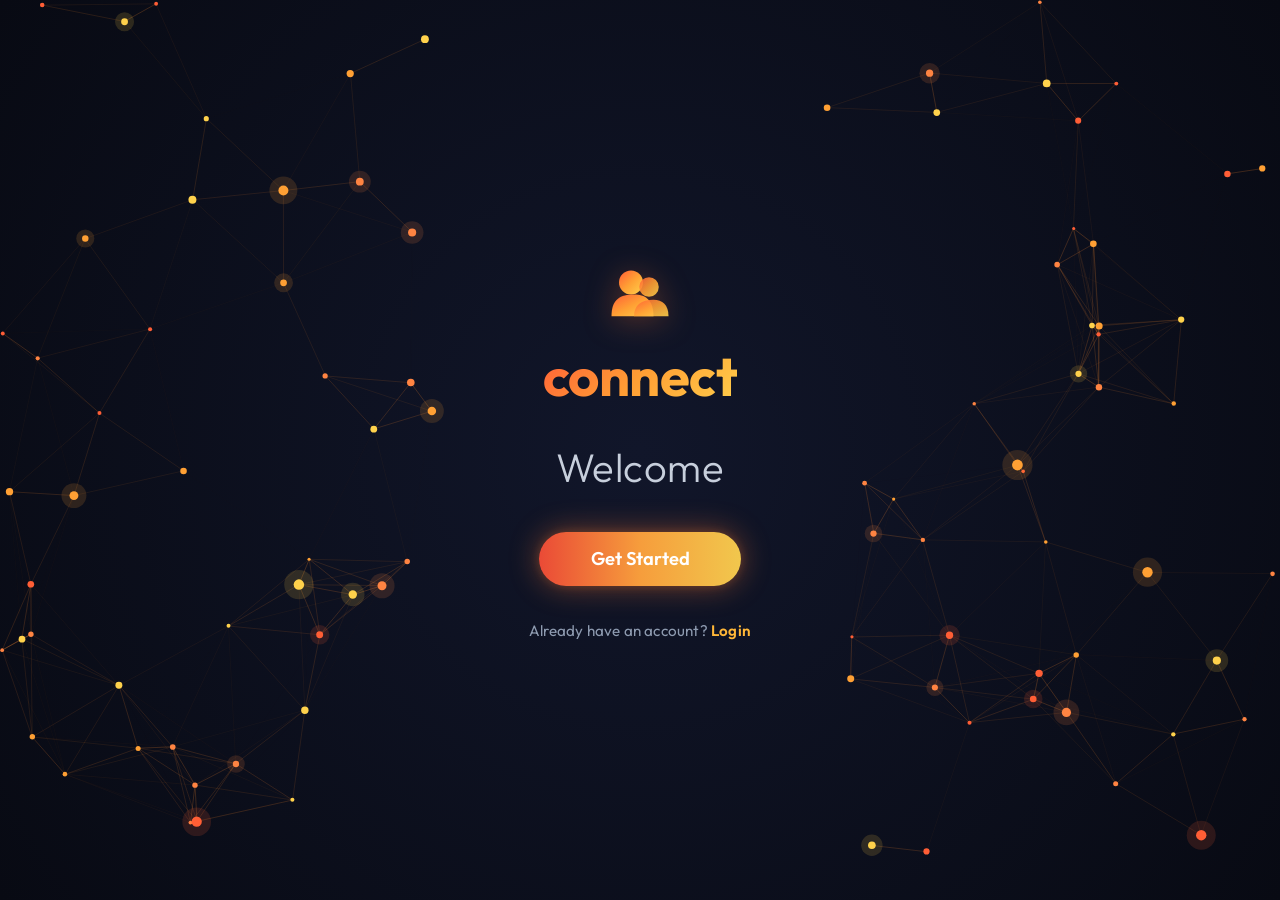
==== index.html @ a1f99959 "commit1" ====
<!DOCTYPE html>
<html lang="en">
<head>
  <meta charset="UTF-8">
  <meta name="viewport" content="width=device-width, initial-scale=1.0">
  <title>Connect - Welcome</title>
  <meta name="description" content="Connect with people around the world. Join Connect today.">
  <!-- Google Fonts -->
  <link rel="preconnect" href="https://fonts.googleapis.com">
  <link rel="preconnect" href="https://fonts.gstatic.com" crossorigin>
  <link href="https://fonts.googleapis.com/css2?family=Outfit:wght@300;400;500;600;700&display=swap" rel="stylesheet">
  <link rel="stylesheet" href="style.css">
</head>
<body>
  <!-- Canvas for Constellation Background -->
  <canvas id="particle-canvas"></canvas>

  <!-- Hero Content -->
  <main class="hero-container">
    <div class="logo-wrapper">
      <div class="logo-icon">
        <svg xmlns="http://www.w3.org/2000/svg" viewBox="0 0 120 100" fill="none">
          <defs>
            <linearGradient id="userGrad" x1="0%" y1="0%" x2="100%" y2="100%">
              <stop offset="0%" stop-color="#ff5e36" />
              <stop offset="50%" stop-color="#ffa034" />
              <stop offset="100%" stop-color="#ffd24c" />
            </linearGradient>
          </defs>
          <!-- Primary User (Front Left) -->
          <circle cx="48" cy="30" r="16" fill="url(#userGrad)" />
          <path d="M 22 75 C 22 52, 34 46, 52 46 C 66 46, 78 52, 78 75 Z" fill="url(#userGrad)" />
          
          <!-- Secondary User (Back Right) -->
          <circle cx="72" cy="36" r="13" fill="url(#userGrad)" opacity="0.9" />
          <path d="M 52 75 C 52 60, 62 53, 78 53 C 90 53, 98 60, 98 75 Z" fill="url(#userGrad)" opacity="0.9" />
        </svg>
      </div>
      <h1 class="logo-text">connect</h1>
    </div>

    <h2 class="welcome-heading">Welcome</h2>

    <button id="get-started-btn" class="btn-primary" type="button">
      <span>Get Started</span>
    </button>

    <p class="login-prompt">
      Already have an account? <a href="#" id="login-link" class="login-link">Login</a>
    </p>
  </main>

  <!-- Auth Modal -->
  <div id="auth-modal" class="modal-backdrop hidden" aria-hidden="true">
    <div class="modal-card">
      <button id="modal-close" class="modal-close" aria-label="Close">&times;</button>
      
      <!-- Sign Up View -->
      <div id="signup-view" class="modal-view">
        <h3 class="modal-title">Get Started</h3>
        <p class="modal-subtitle">Create your account to connect</p>
        <form class="auth-form" onsubmit="event.preventDefault(); alert('Account created successfully!');">
          <div class="input-group">
            <label for="reg-name">Full Name</label>
            <input type="text" id="reg-name" placeholder="John Doe" required />
          </div>
          <div class="input-group">
            <label for="reg-email">Email Address</label>
            <input type="email" id="reg-email" placeholder="alex@example.com" required />
          </div>
          <div class="input-group">
            <label for="reg-pass">Password</label>
            <input type="password" id="reg-pass" placeholder="••••••••" required />
          </div>
          <button type="submit" class="btn-primary full-width">Create Account</button>
        </form>
        <p class="switch-prompt">Already a member? <a href="#" id="switch-to-login">Sign in</a></p>
      </div>

      <!-- Login View -->
      <div id="login-view" class="modal-view hidden">
        <h3 class="modal-title">Welcome Back</h3>
        <p class="modal-subtitle">Sign in to continue</p>
        <form class="auth-form" onsubmit="event.preventDefault(); alert('Logged in successfully!');">
          <div class="input-group">
            <label for="login-email">Email Address</label>
            <input type="email" id="login-email" placeholder="alex@example.com" required />
          </div>
          <div class="input-group">
            <label for="login-pass">Password</label>
            <input type="password" id="login-pass" placeholder="••••••••" required />
          </div>
          <button type="submit" class="btn-primary full-width">Sign In</button>
        </form>
        <p class="switch-prompt">New here? <a href="#" id="switch-to-signup">Create account</a></p>
      </div>
    </div>
  </div>

  <script src="script.js"></script>
</body>
</html>
---- style.css ----
/* Root Color Palette & Styling System */
:root {
  --bg-color: #0b0d19;
  --bg-gradient: radial-gradient(circle at center, #11162a 0%, #080a13 100%);
  --text-main: #ffffff;
  --text-muted: #8e9bb0;
  --welcome-color: #d1d9e6;
  --gradient-brand: linear-gradient(135deg, #ff5e38 0%, #ff9e34 50%, #ffcf4b 100%);
  --gradient-btn: linear-gradient(90deg, #ea4a36 0%, #f69d3c 50%, #f1c74d 100%);
  --btn-glow: 0 0 30px rgba(246, 120, 50, 0.45), 0 0 10px rgba(246, 120, 50, 0.2);
  --btn-glow-hover: 0 0 45px rgba(246, 120, 50, 0.7), 0 0 15px rgba(246, 120, 50, 0.4);
  --accent-gold: #ffb738;
}

* {
  box-sizing: border-box;
  margin: 0;
  padding: 0;
}

body {
  font-family: 'Outfit', -apple-system, BlinkMacSystemFont, 'Segoe UI', Roboto, sans-serif;
  background-color: var(--bg-color);
  background-image: var(--bg-gradient);
  color: var(--text-main);
  min-height: 100vh;
  width: 100vw;
  overflow: hidden;
  display: flex;
  justify-content: center;
  align-items: center;
  position: relative;
}

/* Background Canvas */
#particle-canvas {
  position: absolute;
  top: 0;
  left: 0;
  width: 100%;
  height: 100%;
  z-index: 1;
}

/* Hero Center Container */
.hero-container {
  position: relative;
  z-index: 10;
  display: flex;
  flex-direction: column;
  align-items: center;
  justify-content: center;
  text-align: center;
  padding: 2rem;
  max-width: 500px;
  width: 100%;
  animation: fadeIn 1.2s cubic-bezier(0.16, 1, 0.3, 1) forwards;
}

/* Logo Styling */
.logo-wrapper {
  display: flex;
  flex-direction: column;
  align-items: center;
  gap: 0.75rem;
  margin-bottom: 2.2rem;
}

.logo-icon {
  width: 90px;
  height: 75px;
  filter: drop-shadow(0 4px 15px rgba(255, 120, 50, 0.3));
  transition: transform 0.4s ease;
}

.logo-icon:hover {
  transform: scale(1.05);
}

.logo-text {
  font-size: 3.4rem;
  font-weight: 700;
  letter-spacing: -0.5px;
  background: var(--gradient-brand);
  -webkit-background-clip: text;
  -webkit-text-fill-color: transparent;
  line-height: 1.1;
}

/* Welcome Subheading */
.welcome-heading {
  font-size: 2.5rem;
  font-weight: 300;
  color: var(--welcome-color);
  margin-bottom: 2.5rem;
  letter-spacing: 0.5px;
  opacity: 0.95;
}

/* Primary Pill Button */
.btn-primary {
  background: var(--gradient-btn);
  color: #ffffff;
  border: none;
  padding: 0.95rem 3.2rem;
  border-radius: 999px;
  font-size: 1.15rem;
  font-weight: 600;
  font-family: 'Outfit', sans-serif;
  cursor: pointer;
  box-shadow: var(--btn-glow);
  transition: all 0.35s cubic-bezier(0.16, 1, 0.3, 1);
  margin-bottom: 2.2rem;
  position: relative;
  overflow: hidden;
}

.btn-primary:hover {
  transform: translateY(-2px) scale(1.03);
  box-shadow: var(--btn-glow-hover);
}

.btn-primary:active {
  transform: translateY(1px) scale(0.99);
}

.btn-primary.full-width {
  width: 100%;
  margin-bottom: 0;
  margin-top: 0.5rem;
}

/* Login Prompt Text */
.login-prompt {
  font-size: 0.95rem;
  color: var(--text-muted);
  letter-spacing: 0.2px;
}

.login-link {
  color: var(--accent-gold);
  text-decoration: none;
  font-weight: 600;
  transition: color 0.2s ease, text-shadow 0.2s ease;
}

.login-link:hover {
  color: #ffd875;
  text-shadow: 0 0 10px rgba(255, 183, 56, 0.5);
  text-decoration: underline;
}

/* Auth Modal Styling */
.modal-backdrop {
  position: fixed;
  top: 0;
  left: 0;
  width: 100vw;
  height: 100vh;
  background: rgba(6, 8, 16, 0.75);
  backdrop-filter: blur(12px);
  -webkit-backdrop-filter: blur(12px);
  z-index: 100;
  display: flex;
  justify-content: center;
  align-items: center;
  opacity: 1;
  transition: opacity 0.3s ease;
}

.modal-backdrop.hidden {
  opacity: 0;
  pointer-events: none;
}

.modal-card {
  background: rgba(18, 24, 42, 0.85);
  border: 1px solid rgba(255, 255, 255, 0.1);
  border-radius: 20px;
  padding: 2.5rem;
  width: 90%;
  max-width: 420px;
  box-shadow: 0 20px 50px rgba(0, 0, 0, 0.6), 0 0 30px rgba(255, 110, 50, 0.15);
  position: relative;
  transform: scale(1);
  transition: transform 0.3s cubic-bezier(0.16, 1, 0.3, 1);
}

.modal-backdrop.hidden .modal-card {
  transform: scale(0.9);
}

.modal-close {
  position: absolute;
  top: 1rem;
  right: 1.25rem;
  background: none;
  border: none;
  color: var(--text-muted);
  font-size: 1.8rem;
  cursor: pointer;
  transition: color 0.2s ease;
}

.modal-close:hover {
  color: var(--text-main);
}

.modal-title {
  font-size: 1.8rem;
  font-weight: 700;
  margin-bottom: 0.3rem;
}

.modal-subtitle {
  color: var(--text-muted);
  font-size: 0.9rem;
  margin-bottom: 1.5rem;
}

.auth-form {
  display: flex;
  flex-direction: column;
  gap: 1.2rem;
}

.input-group {
  display: flex;
  flex-direction: column;
  gap: 0.4rem;
  text-align: left;
}

.input-group label {
  font-size: 0.85rem;
  color: var(--text-muted);
  font-weight: 500;
}

.input-group input {
  background: rgba(255, 255, 255, 0.05);
  border: 1px solid rgba(255, 255, 255, 0.12);
  border-radius: 10px;
  padding: 0.8rem 1rem;
  color: var(--text-main);
  font-family: inherit;
  font-size: 0.95rem;
  outline: none;
  transition: border-color 0.2s ease, box-shadow 0.2s ease;
}

.input-group input:focus {
  border-color: var(--accent-gold);
  box-shadow: 0 0 10px rgba(255, 183, 56, 0.25);
}

.switch-prompt {
  margin-top: 1.2rem;
  font-size: 0.88rem;
  color: var(--text-muted);
  text-align: center;
}

.switch-prompt a {
  color: var(--accent-gold);
  text-decoration: none;
  font-weight: 600;
}

.switch-prompt a:hover {
  text-decoration: underline;
}

.modal-view.hidden {
  display: none;
}

/* Animations */
@keyframes fadeIn {
  from {
    opacity: 0;
    transform: translateY(20px);
  }
  to {
    opacity: 1;
    transform: translateY(0);
  }
}

/* Mobile Responsiveness */
@media (max-width: 480px) {
  .logo-text {
    font-size: 2.8rem;
  }

  .welcome-heading {
    font-size: 2rem;
  }

  .btn-primary {
    padding: 0.85rem 2.5rem;
    font-size: 1.05rem;
  }
}
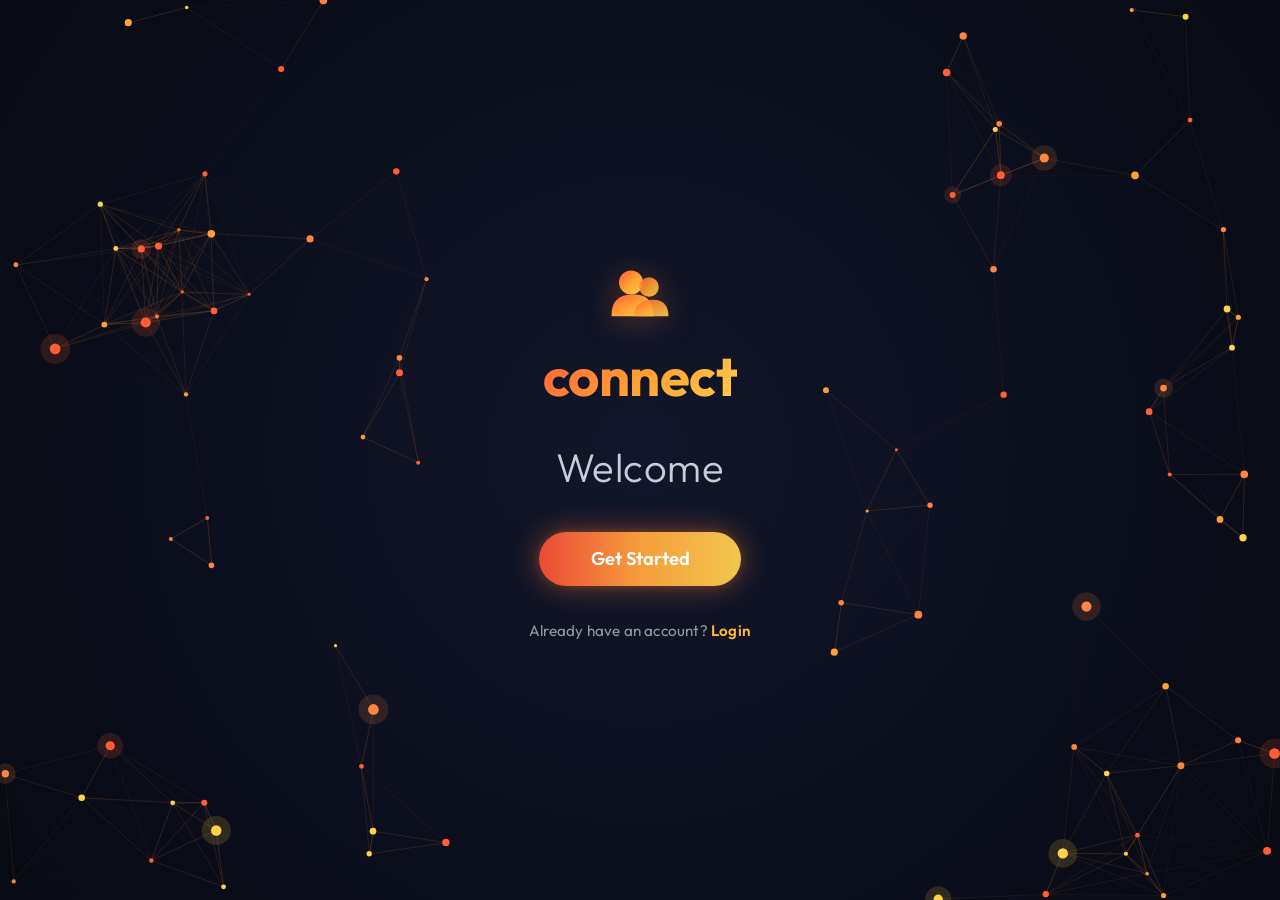
==== commit 570c728b: "commit2" ====
--- a/index.html
+++ b/index.html
@@ -41,9 +41,9 @@
 
     <h2 class="welcome-heading">Welcome</h2>
 
-    <button id="get-started-btn" class="btn-primary" type="button">
+    <a href="get-started.html" id="get-started-btn" class="btn-primary btn-link">
       <span>Get Started</span>
-    </button>
+    </a>
 
     <p class="login-prompt">
       Already have an account? <a href="#" id="login-link" class="login-link">Login</a>
--- a/style.css
+++ b/style.css
@@ -25,7 +25,7 @@
   color: var(--text-main);
   min-height: 100vh;
   width: 100vw;
-  overflow: hidden;
+  overflow-x: hidden;
   display: flex;
   justify-content: center;
   align-items: center;
@@ -34,12 +34,48 @@
 
 /* Background Canvas */
 #particle-canvas {
-  position: absolute;
+  position: fixed;
   top: 0;
   left: 0;
   width: 100%;
   height: 100%;
   z-index: 1;
+}
+
+/* Back Link Button */
+.back-link {
+  position: absolute;
+  top: 2rem;
+  left: 2.5rem;
+  z-index: 20;
+  display: flex;
+  align-items: center;
+  gap: 0.5rem;
+  color: var(--text-muted);
+  text-decoration: none;
+  font-weight: 500;
+  font-size: 0.95rem;
+  padding: 0.6rem 1.1rem;
+  border-radius: 999px;
+  background: rgba(255, 255, 255, 0.05);
+  border: 1px solid rgba(255, 255, 255, 0.1);
+  backdrop-filter: blur(10px);
+  transition: all 0.3s ease;
+}
+
+.back-link:hover {
+  color: var(--text-main);
+  background: rgba(255, 255, 255, 0.12);
+  border-color: rgba(255, 255, 255, 0.25);
+  transform: translateX(-3px);
+}
+
+/* Link as Primary Button */
+.btn-link {
+  display: inline-flex;
+  align-items: center;
+  justify-content: center;
+  text-decoration: none;
 }
 
 /* Hero Center Container */
@@ -275,6 +311,148 @@
   display: none;
 }
 
+/* ======================================================
+   Role Selection Page Styles (get-started.html)
+   ====================================================== */
+
+.role-selection-container {
+  position: relative;
+  z-index: 10;
+  display: flex;
+  align-items: center;
+  justify-content: space-between;
+  width: 90%;
+  max-width: 1100px;
+  min-height: 80vh;
+  padding: 2rem 0;
+  gap: 3rem;
+  animation: fadeIn 1s cubic-bezier(0.16, 1, 0.3, 1) forwards;
+}
+
+.role-hero-left {
+  flex: 1;
+  text-align: left;
+  display: flex;
+  flex-direction: column;
+  gap: 0.5rem;
+}
+
+.role-main-title {
+  font-size: 4rem;
+  font-weight: 700;
+  color: #ffffff;
+  letter-spacing: -0.5px;
+  line-height: 1.1;
+}
+
+.role-main-subtitle {
+  font-size: 2.4rem;
+  font-weight: 400;
+  color: #8b9bb4;
+  letter-spacing: 0.2px;
+}
+
+.role-card-wrapper {
+  flex: 1;
+  display: flex;
+  justify-content: flex-end;
+  align-items: center;
+}
+
+.role-card {
+  background: #ffffff;
+  border-radius: 28px;
+  padding: 3rem 2.4rem;
+  width: 100%;
+  max-width: 450px;
+  box-shadow: 0 35px 80px rgba(0, 0, 0, 0.65), 0 0 25px rgba(246, 120, 50, 0.15);
+  animation: slideUp 0.8s cubic-bezier(0.16, 1, 0.3, 1) forwards;
+}
+
+.card-title {
+  font-size: 2.2rem;
+  font-weight: 700;
+  color: #111827;
+  text-align: center;
+  margin-bottom: 2rem;
+  letter-spacing: -0.3px;
+}
+
+.role-options-group {
+  display: flex;
+  flex-direction: column;
+  gap: 1.25rem;
+  margin-bottom: 2.5rem;
+}
+
+.role-option {
+  display: flex;
+  align-items: center;
+  justify-content: space-between;
+  background: #ffffff;
+  border: 2px solid #e2e8f0;
+  border-radius: 20px;
+  padding: 1.1rem 1.4rem;
+  cursor: pointer;
+  transition: all 0.3s cubic-bezier(0.16, 1, 0.3, 1);
+  outline: none;
+  user-select: none;
+}
+
+.role-option:hover {
+  border-color: #cbd5e1;
+  transform: translateY(-2px);
+  box-shadow: 0 10px 20px rgba(0, 0, 0, 0.05);
+}
+
+.role-option.selected {
+  border-color: #e5872a;
+  box-shadow: 0 0 0 2px rgba(229, 135, 42, 0.3), 0 10px 25px rgba(229, 135, 42, 0.18);
+}
+
+.role-icon-box {
+  width: 68px;
+  height: 68px;
+  border-radius: 18px;
+  display: flex;
+  align-items: center;
+  justify-content: center;
+  flex-shrink: 0;
+  box-shadow: 0 4px 12px rgba(0, 0, 0, 0.08);
+}
+
+.alumni-bg {
+  background: linear-gradient(135deg, #ca6432 0%, #e08b35 100%);
+}
+
+.student-bg {
+  background: #e9ecef;
+}
+
+.role-label {
+  font-size: 1.2rem;
+  font-weight: 700;
+  color: #1f2937;
+  flex-grow: 1;
+  margin-left: 1.2rem;
+  text-align: left;
+}
+
+.check-badge {
+  width: 28px;
+  height: 28px;
+  border-radius: 50%;
+  background: #b07028;
+  display: flex;
+  align-items: center;
+  justify-content: center;
+  flex-shrink: 0;
+}
+
+.check-badge.hidden {
+  display: none;
+}
+
 /* Animations */
 @keyframes fadeIn {
   from {
@@ -287,7 +465,47 @@
   }
 }
 
+@keyframes slideUp {
+  from {
+    opacity: 0;
+    transform: translateY(30px) scale(0.96);
+  }
+  to {
+    opacity: 1;
+    transform: translateY(0) scale(1);
+  }
+}
+
 /* Mobile Responsiveness */
+@media (max-width: 900px) {
+  .role-selection-container {
+    flex-direction: column;
+    justify-content: center;
+    align-items: center;
+    text-align: center;
+    gap: 2.5rem;
+    padding-top: 4rem;
+  }
+
+  .role-hero-left {
+    text-align: center;
+    align-items: center;
+  }
+
+  .role-card-wrapper {
+    justify-content: center;
+    width: 100%;
+  }
+
+  .role-main-title {
+    font-size: 3rem;
+  }
+
+  .role-main-subtitle {
+    font-size: 1.8rem;
+  }
+}
+
 @media (max-width: 480px) {
   .logo-text {
     font-size: 2.8rem;
@@ -301,4 +519,23 @@
     padding: 0.85rem 2.5rem;
     font-size: 1.05rem;
   }
-}
+
+  .back-link {
+    top: 1.2rem;
+    left: 1.2rem;
+  }
+
+  .role-card {
+    padding: 2rem 1.5rem;
+  }
+
+  .role-label {
+    font-size: 1.05rem;
+    margin-left: 0.8rem;
+  }
+
+  .role-icon-box {
+    width: 56px;
+    height: 56px;
+  }
+}
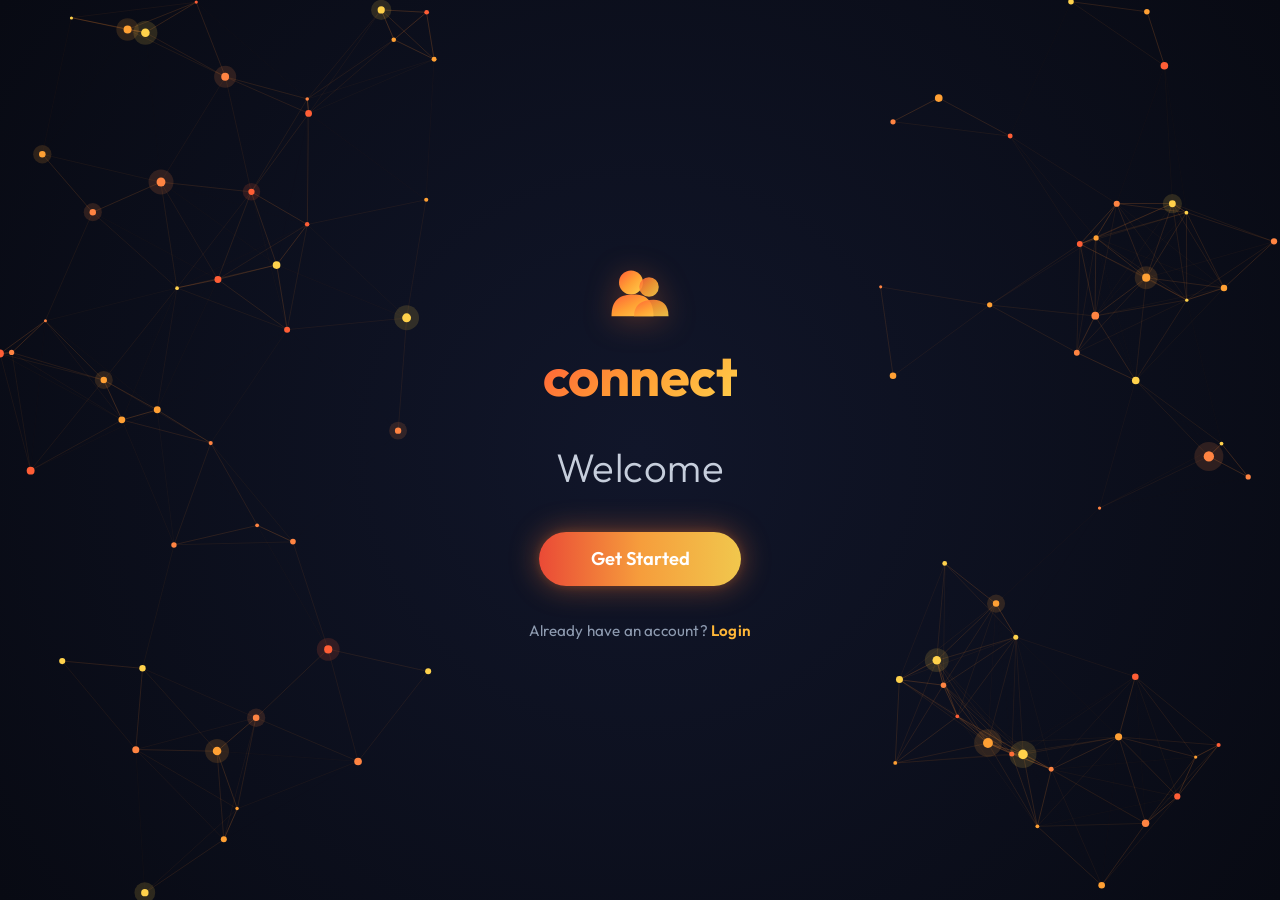
==== commit 7d19dcbe: "commit3" ====
--- a/index.html
+++ b/index.html
@@ -46,7 +46,7 @@
     </a>
 
     <p class="login-prompt">
-      Already have an account? <a href="#" id="login-link" class="login-link">Login</a>
+      Already have an account? <a href="login.html" id="login-link" class="login-link">Login</a>
     </p>
   </main>
 
--- a/style.css
+++ b/style.css
@@ -40,6 +40,19 @@
   width: 100%;
   height: 100%;
   z-index: 1;
+}
+
+/* Right Split Backdrop */
+.right-split-backdrop {
+  position: fixed;
+  top: 0;
+  right: 0;
+  width: 23vw;
+  height: 100vh;
+  background: #060810;
+  z-index: 2;
+  pointer-events: none;
+  border-left: 1px solid rgba(255, 255, 255, 0.03);
 }
 
 /* Back Link Button */
@@ -315,7 +328,7 @@
    Role Selection Page Styles (get-started.html)
    ====================================================== */
 
-.role-selection-container {
+.role-selection-container, .login-selection-container {
   position: relative;
   z-index: 10;
   display: flex;
@@ -329,7 +342,7 @@
   animation: fadeIn 1s cubic-bezier(0.16, 1, 0.3, 1) forwards;
 }
 
-.role-hero-left {
+.role-hero-left, .login-hero-left {
   flex: 1;
   text-align: left;
   display: flex;
@@ -337,7 +350,7 @@
   gap: 0.5rem;
 }
 
-.role-main-title {
+.role-main-title, .login-main-title {
   font-size: 4rem;
   font-weight: 700;
   color: #ffffff;
@@ -345,14 +358,14 @@
   line-height: 1.1;
 }
 
-.role-main-subtitle {
+.role-main-subtitle, .login-main-subtitle {
   font-size: 2.4rem;
   font-weight: 400;
   color: #8b9bb4;
   letter-spacing: 0.2px;
 }
 
-.role-card-wrapper {
+.role-card-wrapper, .login-card-wrapper {
   flex: 1;
   display: flex;
   justify-content: flex-end;
@@ -453,6 +466,136 @@
   display: none;
 }
 
+/* ======================================================
+   Login Page Styles (login.html)
+   ====================================================== */
+
+.login-card-outer {
+  position: relative;
+  width: 100%;
+  max-width: 440px;
+}
+
+.login-card-outer::after {
+  content: '';
+  position: absolute;
+  bottom: -10px;
+  left: 2%;
+  width: 96%;
+  height: 24px;
+  background: #151a2b;
+  border-radius: 0 0 20px 20px;
+  z-index: 1;
+  box-shadow: 0 15px 30px rgba(0, 0, 0, 0.4);
+}
+
+.login-card {
+  position: relative;
+  z-index: 2;
+  background: #ffffff;
+  border-radius: 22px;
+  padding: 3.2rem 2.4rem;
+  width: 100%;
+  box-shadow: 0 35px 80px rgba(0, 0, 0, 0.65), 0 0 25px rgba(246, 120, 50, 0.12);
+  animation: slideUp 0.8s cubic-bezier(0.16, 1, 0.3, 1) forwards;
+}
+
+.login-form {
+  display: flex;
+  flex-direction: column;
+  gap: 1.6rem;
+}
+
+.form-group {
+  display: flex;
+  flex-direction: column;
+  gap: 0.45rem;
+  text-align: left;
+}
+
+.form-label {
+  font-size: 1rem;
+  font-weight: 500;
+  color: #4b5563;
+}
+
+.form-input {
+  width: 100%;
+  background: #ffffff;
+  border: 1.5px solid #d1d5db;
+  border-radius: 10px;
+  padding: 0.9rem 1.1rem;
+  font-family: 'Outfit', sans-serif;
+  font-size: 1.05rem;
+  color: #111827;
+  outline: none;
+  transition: border-color 0.2s ease, box-shadow 0.2s ease;
+}
+
+.form-input:focus {
+  border-color: #f59e38;
+  box-shadow: 0 0 0 3px rgba(245, 158, 56, 0.2);
+}
+
+.password-input-wrapper {
+  position: relative;
+  width: 100%;
+  display: flex;
+  align-items: center;
+}
+
+.password-field {
+  padding-right: 3.2rem;
+}
+
+.toggle-password-btn {
+  position: absolute;
+  right: 0.9rem;
+  background: none;
+  border: none;
+  cursor: pointer;
+  display: flex;
+  align-items: center;
+  justify-content: center;
+  padding: 0.3rem;
+  transition: opacity 0.2s ease;
+}
+
+.toggle-password-btn:hover {
+  opacity: 0.7;
+}
+
+.login-btn-text {
+  letter-spacing: 1.5px;
+  font-weight: 700;
+  font-size: 1.15rem;
+  margin-top: 0.8rem;
+  margin-bottom: 0.8rem;
+  border-radius: 999px;
+  padding: 1.05rem 2rem;
+}
+
+.register-prompt {
+  font-size: 0.92rem;
+  color: #4b5563;
+  text-align: center;
+  margin-top: 0.2rem;
+}
+
+.register-link {
+  color: #e0812b;
+  text-decoration: none;
+  font-weight: 700;
+  letter-spacing: 0.5px;
+  margin-left: 0.2rem;
+  transition: color 0.2s ease;
+}
+
+.register-link:hover {
+  color: #c46d1e;
+  text-decoration: underline;
+}
+
 /* Animations */
 @keyframes fadeIn {
   from {
@@ -478,7 +621,7 @@
 
 /* Mobile Responsiveness */
 @media (max-width: 900px) {
-  .role-selection-container {
+  .role-selection-container, .login-selection-container {
     flex-direction: column;
     justify-content: center;
     align-items: center;
@@ -487,21 +630,25 @@
     padding-top: 4rem;
   }
 
-  .role-hero-left {
+  .right-split-backdrop {
+    display: none;
+  }
+
+  .role-hero-left, .login-hero-left {
     text-align: center;
     align-items: center;
   }
 
-  .role-card-wrapper {
+  .role-card-wrapper, .login-card-wrapper {
     justify-content: center;
     width: 100%;
   }
 
-  .role-main-title {
+  .role-main-title, .login-main-title {
     font-size: 3rem;
   }
 
-  .role-main-subtitle {
+  .role-main-subtitle, .login-main-subtitle {
     font-size: 1.8rem;
   }
 }
@@ -525,7 +672,7 @@
     left: 1.2rem;
   }
 
-  .role-card {
+  .role-card, .login-card {
     padding: 2rem 1.5rem;
   }
 
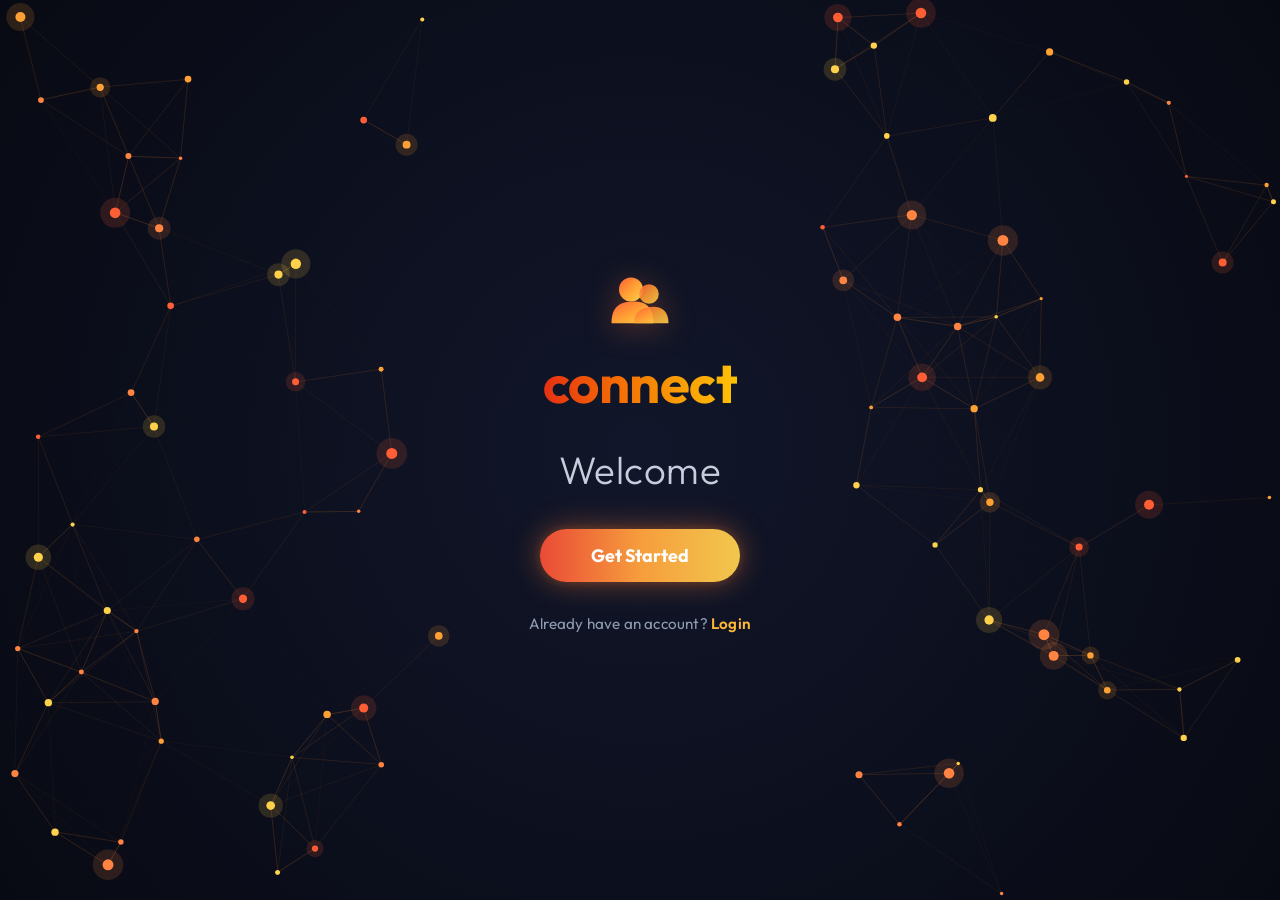
==== commit 8b1b09c5: "commit20" ====
--- a/index.html
+++ b/index.html
@@ -10,6 +10,7 @@
   <link rel="preconnect" href="https://fonts.gstatic.com" crossorigin>
   <link href="https://fonts.googleapis.com/css2?family=Outfit:wght@300;400;500;600;700&display=swap" rel="stylesheet">
   <link rel="stylesheet" href="style.css">
+  <link rel="icon" type="image/png" href="favicon.png">
 </head>
 <body>
   <!-- Canvas for Constellation Background -->
--- a/style.css
+++ b/style.css
@@ -1,11 +1,11 @@
-/* Root Color Palette & Styling System */
+/* Root Color Palette & Design System */
 :root {
   --bg-color: #0b0d19;
   --bg-gradient: radial-gradient(circle at center, #11162a 0%, #080a13 100%);
   --text-main: #ffffff;
   --text-muted: #8e9bb0;
   --welcome-color: #d1d9e6;
-  --gradient-brand: linear-gradient(135deg, #ff5e38 0%, #ff9e34 50%, #ffcf4b 100%);
+  --gradient-brand: linear-gradient(90deg, #e53012 0%, #f46c05 38%, #f89d04 70%, #ffc107 100%);
   --gradient-btn: linear-gradient(90deg, #ea4a36 0%, #f69d3c 50%, #f1c74d 100%);
   --btn-glow: 0 0 30px rgba(246, 120, 50, 0.45), 0 0 10px rgba(246, 120, 50, 0.2);
   --btn-glow-hover: 0 0 45px rgba(246, 120, 50, 0.7), 0 0 15px rgba(246, 120, 50, 0.4);
@@ -18,6 +18,7 @@
   padding: 0;
 }
 
+/* Default Body (Landing, Role Selection, Login) */
 body {
   font-family: 'Outfit', -apple-system, BlinkMacSystemFont, 'Segoe UI', Roboto, sans-serif;
   background-color: var(--bg-color);
@@ -40,22 +41,10 @@
   width: 100%;
   height: 100%;
   z-index: 1;
-}
-
-/* Right Split Backdrop */
-.right-split-backdrop {
-  position: fixed;
-  top: 0;
-  right: 0;
-  width: 23vw;
-  height: 100vh;
-  background: #060810;
-  z-index: 2;
   pointer-events: none;
-  border-left: 1px solid rgba(255, 255, 255, 0.03);
-}
-
-/* Back Link Button */
+}
+
+/* Back Link Navigation Button */
 .back-link {
   position: absolute;
   top: 2rem;
@@ -83,15 +72,7 @@
   transform: translateX(-3px);
 }
 
-/* Link as Primary Button */
-.btn-link {
-  display: inline-flex;
-  align-items: center;
-  justify-content: center;
-  text-decoration: none;
-}
-
-/* Hero Center Container */
+/* Hero Center Container (index.html) */
 .hero-container {
   position: relative;
   z-index: 10;
@@ -101,18 +82,17 @@
   justify-content: center;
   text-align: center;
   padding: 2rem;
-  max-width: 500px;
+  max-width: 520px;
   width: 100%;
-  animation: fadeIn 1.2s cubic-bezier(0.16, 1, 0.3, 1) forwards;
-}
-
-/* Logo Styling */
+  animation: fadeIn 1s cubic-bezier(0.16, 1, 0.3, 1) forwards;
+}
+
 .logo-wrapper {
   display: flex;
   flex-direction: column;
   align-items: center;
   gap: 0.75rem;
-  margin-bottom: 2.2rem;
+  margin-bottom: 2rem;
 }
 
 .logo-icon {
@@ -136,32 +116,34 @@
   line-height: 1.1;
 }
 
-/* Welcome Subheading */
 .welcome-heading {
-  font-size: 2.5rem;
+  font-size: 2.4rem;
   font-weight: 300;
   color: var(--welcome-color);
-  margin-bottom: 2.5rem;
+  margin-bottom: 2.2rem;
   letter-spacing: 0.5px;
   opacity: 0.95;
 }
 
-/* Primary Pill Button */
 .btn-primary {
   background: var(--gradient-btn);
-  color: #ffffff;
+  color: #ffffff !important;
   border: none;
   padding: 0.95rem 3.2rem;
   border-radius: 999px;
-  font-size: 1.15rem;
-  font-weight: 600;
+  font-size: 1.12rem;
+  font-weight: 700;
   font-family: 'Outfit', sans-serif;
   cursor: pointer;
   box-shadow: var(--btn-glow);
   transition: all 0.35s cubic-bezier(0.16, 1, 0.3, 1);
-  margin-bottom: 2.2rem;
+  margin-bottom: 2rem;
   position: relative;
   overflow: hidden;
+  display: inline-flex;
+  align-items: center;
+  justify-content: center;
+  text-decoration: none;
 }
 
 .btn-primary:hover {
@@ -176,10 +158,9 @@
 .btn-primary.full-width {
   width: 100%;
   margin-bottom: 0;
-  margin-top: 0.5rem;
-}
-
-/* Login Prompt Text */
+  margin-top: 0.8rem;
+}
+
 .login-prompt {
   font-size: 0.95rem;
   color: var(--text-muted);
@@ -199,135 +180,7 @@
   text-decoration: underline;
 }
 
-/* Auth Modal Styling */
-.modal-backdrop {
-  position: fixed;
-  top: 0;
-  left: 0;
-  width: 100vw;
-  height: 100vh;
-  background: rgba(6, 8, 16, 0.75);
-  backdrop-filter: blur(12px);
-  -webkit-backdrop-filter: blur(12px);
-  z-index: 100;
-  display: flex;
-  justify-content: center;
-  align-items: center;
-  opacity: 1;
-  transition: opacity 0.3s ease;
-}
-
-.modal-backdrop.hidden {
-  opacity: 0;
-  pointer-events: none;
-}
-
-.modal-card {
-  background: rgba(18, 24, 42, 0.85);
-  border: 1px solid rgba(255, 255, 255, 0.1);
-  border-radius: 20px;
-  padding: 2.5rem;
-  width: 90%;
-  max-width: 420px;
-  box-shadow: 0 20px 50px rgba(0, 0, 0, 0.6), 0 0 30px rgba(255, 110, 50, 0.15);
-  position: relative;
-  transform: scale(1);
-  transition: transform 0.3s cubic-bezier(0.16, 1, 0.3, 1);
-}
-
-.modal-backdrop.hidden .modal-card {
-  transform: scale(0.9);
-}
-
-.modal-close {
-  position: absolute;
-  top: 1rem;
-  right: 1.25rem;
-  background: none;
-  border: none;
-  color: var(--text-muted);
-  font-size: 1.8rem;
-  cursor: pointer;
-  transition: color 0.2s ease;
-}
-
-.modal-close:hover {
-  color: var(--text-main);
-}
-
-.modal-title {
-  font-size: 1.8rem;
-  font-weight: 700;
-  margin-bottom: 0.3rem;
-}
-
-.modal-subtitle {
-  color: var(--text-muted);
-  font-size: 0.9rem;
-  margin-bottom: 1.5rem;
-}
-
-.auth-form {
-  display: flex;
-  flex-direction: column;
-  gap: 1.2rem;
-}
-
-.input-group {
-  display: flex;
-  flex-direction: column;
-  gap: 0.4rem;
-  text-align: left;
-}
-
-.input-group label {
-  font-size: 0.85rem;
-  color: var(--text-muted);
-  font-weight: 500;
-}
-
-.input-group input {
-  background: rgba(255, 255, 255, 0.05);
-  border: 1px solid rgba(255, 255, 255, 0.12);
-  border-radius: 10px;
-  padding: 0.8rem 1rem;
-  color: var(--text-main);
-  font-family: inherit;
-  font-size: 0.95rem;
-  outline: none;
-  transition: border-color 0.2s ease, box-shadow 0.2s ease;
-}
-
-.input-group input:focus {
-  border-color: var(--accent-gold);
-  box-shadow: 0 0 10px rgba(255, 183, 56, 0.25);
-}
-
-.switch-prompt {
-  margin-top: 1.2rem;
-  font-size: 0.88rem;
-  color: var(--text-muted);
-  text-align: center;
-}
-
-.switch-prompt a {
-  color: var(--accent-gold);
-  text-decoration: none;
-  font-weight: 600;
-}
-
-.switch-prompt a:hover {
-  text-decoration: underline;
-}
-
-.modal-view.hidden {
-  display: none;
-}
-
-/* ======================================================
-   Role Selection Page Styles (get-started.html)
-   ====================================================== */
-
+/* Role Selection & Login Page Layouts (get-started.html & login.html) */
 .role-selection-container, .login-selection-container {
   position: relative;
   z-index: 10;
@@ -339,6 +192,7 @@
   min-height: 80vh;
   padding: 2rem 0;
   gap: 3rem;
+  margin: 0 auto;
   animation: fadeIn 1s cubic-bezier(0.16, 1, 0.3, 1) forwards;
 }
 
@@ -351,7 +205,7 @@
 }
 
 .role-main-title, .login-main-title {
-  font-size: 4rem;
+  font-size: 3.8rem;
   font-weight: 700;
   color: #ffffff;
   letter-spacing: -0.5px;
@@ -359,7 +213,7 @@
 }
 
 .role-main-subtitle, .login-main-subtitle {
-  font-size: 2.4rem;
+  font-size: 2.2rem;
   font-weight: 400;
   color: #8b9bb4;
   letter-spacing: 0.2px;
@@ -375,7 +229,7 @@
 .role-card {
   background: #ffffff;
   border-radius: 28px;
-  padding: 3rem 2.4rem;
+  padding: 2.8rem 2.2rem;
   width: 100%;
   max-width: 450px;
   box-shadow: 0 35px 80px rgba(0, 0, 0, 0.65), 0 0 25px rgba(246, 120, 50, 0.15);
@@ -383,19 +237,95 @@
 }
 
 .card-title {
-  font-size: 2.2rem;
+  font-size: 2.1rem;
   font-weight: 700;
   color: #111827;
   text-align: center;
+  margin-bottom: 1.8rem;
+  letter-spacing: -0.3px;
+}
+
+/* Explicit Form Inputs Styling Fix */
+.form-group {
+  display: flex;
+  flex-direction: column;
+  gap: 0.5rem;
+  text-align: left;
+  width: 100%;
+  margin-bottom: 1.2rem;
+}
+
+.form-label {
+  font-size: 0.95rem;
+  font-weight: 600;
+  color: #374151;
+  display: block;
+}
+
+input.form-input, 
+input[type="text"].form-input, 
+input[type="email"].form-input, 
+input[type="password"].form-input {
+  -webkit-appearance: none;
+  -moz-appearance: none;
+  appearance: none;
+  display: block;
+  width: 100%;
+  background: #ffffff;
+  border: 1.5px solid #d1d5db;
+  border-radius: 12px;
+  padding: 0.85rem 1.1rem;
+  font-family: 'Outfit', -apple-system, sans-serif;
+  font-size: 1.05rem;
+  color: #111827;
+  outline: none;
+  box-shadow: none;
+  transition: border-color 0.2s ease, box-shadow 0.2s ease;
+}
+
+input.form-input:focus, 
+input[type="text"].form-input:focus, 
+input[type="email"].form-input:focus, 
+input[type="password"].form-input:focus {
+  border-color: #f59e38;
+  box-shadow: 0 0 0 3.5px rgba(245, 158, 56, 0.25);
+}
+
+.password-input-wrapper {
+  position: relative;
+  width: 100%;
+  display: flex;
+  align-items: center;
+}
+
+.password-field {
+  padding-right: 3.2rem !important;
+}
+
+.toggle-password-btn {
+  position: absolute;
+  right: 0.8rem;
+  background: none;
+  border: none;
+  cursor: pointer;
+  display: flex;
+  align-items: center;
+  justify-content: center;
+  padding: 0.4rem;
+  transition: opacity 0.2s ease;
+  z-index: 5;
+}
+
+.toggle-password-btn:hover {
+  opacity: 0.7;
+}
+
+.role-options-group {
+  display: flex;
+  flex-direction: column;
+  gap: 1.1rem;
+  margin-top: 0.5rem;
   margin-bottom: 2rem;
-  letter-spacing: -0.3px;
-}
-
-.role-options-group {
-  display: flex;
-  flex-direction: column;
-  gap: 1.25rem;
-  margin-bottom: 2.5rem;
 }
 
 .role-option {
@@ -404,8 +334,8 @@
   justify-content: space-between;
   background: #ffffff;
   border: 2px solid #e2e8f0;
-  border-radius: 20px;
-  padding: 1.1rem 1.4rem;
+  border-radius: 18px;
+  padding: 1rem 1.3rem;
   cursor: pointer;
   transition: all 0.3s cubic-bezier(0.16, 1, 0.3, 1);
   outline: none;
@@ -424,9 +354,9 @@
 }
 
 .role-icon-box {
-  width: 68px;
-  height: 68px;
-  border-radius: 18px;
+  width: 62px;
+  height: 62px;
+  border-radius: 16px;
   display: flex;
   align-items: center;
   justify-content: center;
@@ -443,17 +373,17 @@
 }
 
 .role-label {
-  font-size: 1.2rem;
+  font-size: 1.15rem;
   font-weight: 700;
   color: #1f2937;
   flex-grow: 1;
-  margin-left: 1.2rem;
+  margin-left: 1.1rem;
   text-align: left;
 }
 
 .check-badge {
-  width: 28px;
-  height: 28px;
+  width: 26px;
+  height: 26px;
   border-radius: 50%;
   background: #b07028;
   display: flex;
@@ -463,13 +393,10 @@
 }
 
 .check-badge.hidden {
-  display: none;
-}
-
-/* ======================================================
-   Login Page Styles (login.html)
-   ====================================================== */
-
+  display: none !important;
+}
+
+/* Login Card Stacked Shadow Effect */
 .login-card-outer {
   position: relative;
   width: 100%;
@@ -493,8 +420,8 @@
   position: relative;
   z-index: 2;
   background: #ffffff;
-  border-radius: 22px;
-  padding: 3.2rem 2.4rem;
+  border-radius: 24px;
+  padding: 3rem 2.4rem;
   width: 100%;
   box-shadow: 0 35px 80px rgba(0, 0, 0, 0.65), 0 0 25px rgba(246, 120, 50, 0.12);
   animation: slideUp 0.8s cubic-bezier(0.16, 1, 0.3, 1) forwards;
@@ -503,83 +430,24 @@
 .login-form {
   display: flex;
   flex-direction: column;
-  gap: 1.6rem;
-}
-
-.form-group {
-  display: flex;
-  flex-direction: column;
-  gap: 0.45rem;
-  text-align: left;
-}
-
-.form-label {
-  font-size: 1rem;
-  font-weight: 500;
-  color: #4b5563;
-}
-
-.form-input {
-  width: 100%;
-  background: #ffffff;
-  border: 1.5px solid #d1d5db;
-  border-radius: 10px;
-  padding: 0.9rem 1.1rem;
-  font-family: 'Outfit', sans-serif;
-  font-size: 1.05rem;
-  color: #111827;
-  outline: none;
-  transition: border-color 0.2s ease, box-shadow 0.2s ease;
-}
-
-.form-input:focus {
-  border-color: #f59e38;
-  box-shadow: 0 0 0 3px rgba(245, 158, 56, 0.2);
-}
-
-.password-input-wrapper {
-  position: relative;
-  width: 100%;
-  display: flex;
-  align-items: center;
-}
-
-.password-field {
-  padding-right: 3.2rem;
-}
-
-.toggle-password-btn {
-  position: absolute;
-  right: 0.9rem;
-  background: none;
-  border: none;
-  cursor: pointer;
-  display: flex;
-  align-items: center;
-  justify-content: center;
-  padding: 0.3rem;
-  transition: opacity 0.2s ease;
-}
-
-.toggle-password-btn:hover {
-  opacity: 0.7;
+  gap: 1rem;
 }
 
 .login-btn-text {
   letter-spacing: 1.5px;
   font-weight: 700;
-  font-size: 1.15rem;
+  font-size: 1.1rem;
   margin-top: 0.8rem;
   margin-bottom: 0.8rem;
   border-radius: 999px;
-  padding: 1.05rem 2rem;
+  padding: 1rem 2rem;
 }
 
 .register-prompt {
   font-size: 0.92rem;
   color: #4b5563;
   text-align: center;
-  margin-top: 0.2rem;
+  margin-top: 0.4rem;
 }
 
 .register-link {
@@ -596,11 +464,683 @@
   text-decoration: underline;
 }
 
-/* Animations */
+.auth-error-banner {
+  background: #fee2e2;
+  color: #b91c1c;
+  border: 1px solid #fca5a5;
+  border-radius: 10px;
+  padding: 0.75rem 1rem;
+  margin-bottom: 1.2rem;
+  font-size: 0.88rem;
+  font-weight: 500;
+  text-align: center;
+}
+
+.auth-error-banner.hidden {
+  display: none !important;
+}
+
+/* ======================================================
+   Dashboard / Feed Page Override (dashboard.html)
+   ====================================================== */
+
+body.dashboard-body {
+  background-color: #f4f5f7 !important;
+  background-image: none !important;
+  color: #1f2937 !important;
+  display: block !important;
+  min-height: 100vh;
+  overflow-y: auto !important;
+  overflow-x: hidden !important;
+}
+
+/* Diagnostic Panel */
+.diagnostic-panel {
+  position: fixed;
+  top: 0;
+  left: 0;
+  width: 100vw;
+  background: #111827;
+  color: #f9fafb;
+  z-index: 1000;
+  padding: 1.2rem 2rem;
+  border-bottom: 3px solid #f59e38;
+  font-family: monospace;
+  max-height: 40vh;
+  overflow-y: auto;
+  box-shadow: 0 10px 30px rgba(0, 0, 0, 0.8);
+}
+
+.diagnostic-header {
+  display: flex;
+  justify-content: space-between;
+  align-items: center;
+  margin-bottom: 0.8rem;
+  padding-bottom: 0.4rem;
+  border-bottom: 1px solid #374151;
+}
+
+.diagnostic-header h4 {
+  font-size: 1.1rem;
+  color: #f59e38;
+}
+
+.close-diag-btn {
+  background: none;
+  border: none;
+  color: #9ca3af;
+  font-size: 1.5rem;
+  cursor: pointer;
+}
+
+.diagnostic-body {
+  display: flex;
+  flex-direction: column;
+  gap: 0.6rem;
+  font-size: 0.88rem;
+}
+
+.diagnostic-body pre {
+  background: #1f2937;
+  padding: 0.6rem;
+  border-radius: 6px;
+  max-height: 150px;
+  overflow-y: auto;
+  color: #34d399;
+  margin-top: 0.3rem;
+}
+
+.diag-error {
+  background: #7f1d1d;
+  color: #fca5a5;
+  padding: 0.6rem 1rem;
+  border-radius: 8px;
+  margin-top: 0.4rem;
+  font-weight: bold;
+}
+
+.diag-toggle-btn {
+  background: #f3f4f6;
+  border: 1px solid #d1d5db;
+  padding: 0.4rem 0.85rem;
+  border-radius: 999px;
+  font-weight: 600;
+  font-size: 0.82rem;
+  color: #374151;
+  cursor: pointer;
+  transition: background 0.2s ease;
+}
+
+.diag-toggle-btn:hover {
+  background: #feefc3;
+  color: #b45309;
+}
+
+/* Dashboard Header Navigation Bar */
+.dashboard-header {
+  background: #ffffff;
+  border-radius: 20px;
+  margin: 1.2rem auto;
+  width: 92%;
+  max-width: 1240px;
+  padding: 0.75rem 2rem;
+  display: flex;
+  align-items: center;
+  justify-content: space-between;
+  box-shadow: 0 4px 20px rgba(0, 0, 0, 0.03);
+  position: relative;
+  z-index: 10;
+}
+
+.dashboard-logo {
+  font-size: 2.3rem;
+  font-weight: 700;
+  letter-spacing: -1px;
+  text-decoration: none;
+  background: linear-gradient(90deg, #e53012 0%, #f46c05 38%, #f89d04 70%, #ffc107 100%);
+  -webkit-background-clip: text;
+  -webkit-text-fill-color: transparent;
+  display: inline-block;
+  font-family: 'Outfit', sans-serif;
+  line-height: 1;
+  flex-shrink: 0;
+}
+
+.search-bar-wrapper {
+  background: #f1f3f6;
+  border-radius: 999px;
+  padding: 0.6rem 1.4rem;
+  flex-grow: 1;
+  max-width: 440px;
+  margin: 0 1.5rem;
+  display: flex;
+  align-items: center;
+  gap: 0.6rem;
+  transition: box-shadow 0.2s ease;
+}
+
+.search-bar-wrapper:focus-within {
+  box-shadow: 0 0 0 2px rgba(244, 108, 5, 0.2);
+}
+
+.search-input {
+  background: transparent;
+  border: none;
+  outline: none;
+  font-family: inherit;
+  font-size: 0.98rem;
+  width: 100%;
+  color: #374151;
+}
+
+.header-right-user {
+  display: flex;
+  align-items: center;
+  gap: 1rem;
+  flex-shrink: 0;
+}
+
+.header-profile-photo, #header-user-avatar {
+  width: 44px;
+  height: 44px;
+  border-radius: 50%;
+  object-fit: cover;
+  border: 2px solid #ffffff;
+  box-shadow: 0 2px 8px rgba(0, 0, 0, 0.1);
+  display: block;
+  flex-shrink: 0;
+}
+
+.signout-btn {
+  background: #f3f4f6;
+  border: 1px solid #e5e7eb;
+  padding: 0.45rem 1rem;
+  border-radius: 999px;
+  font-weight: 600;
+  font-size: 0.85rem;
+  color: #4b5563;
+  cursor: pointer;
+  transition: all 0.2s ease;
+}
+
+.signout-btn:hover {
+  background: #fee2e2;
+  color: #dc2626;
+  border-color: #fca5a5;
+}
+
+/* Role Badges & Pills */
+.user-role-pill {
+  font-size: 0.82rem;
+  font-weight: 700;
+  padding: 0.35rem 0.85rem;
+  border-radius: 999px;
+  display: inline-flex;
+  align-items: center;
+  gap: 0.3rem;
+  letter-spacing: 0.3px;
+  box-shadow: 0 2px 6px rgba(0, 0, 0, 0.06);
+}
+
+.alumni-pill {
+  background: linear-gradient(135deg, #d97706 0%, #b45309 100%);
+  color: #ffffff;
+}
+
+.student-pill {
+  background: linear-gradient(135deg, #2563eb 0%, #1d4ed8 100%);
+  color: #ffffff;
+}
+
+.sidebar-role-badge {
+  font-size: 0.78rem;
+  font-weight: 700;
+  padding: 0.18rem 0.6rem;
+  border-radius: 999px;
+  display: inline-block;
+  margin-top: 0.2rem;
+  margin-bottom: 0.1rem;
+}
+
+.alumni-badge {
+  background: #fef3c7;
+  color: #92400e;
+  border: 1px solid #fde68a;
+}
+
+.student-badge {
+  background: #dbeafe;
+  color: #1e40af;
+  border: 1px solid #bfdbfe;
+}
+
+.author-badge {
+  font-size: 0.75rem;
+  font-weight: 700;
+  padding: 0.18rem 0.65rem;
+  border-radius: 999px;
+  display: inline-flex;
+  align-items: center;
+  gap: 0.2rem;
+}
+
+.alumni-badge-tag {
+  background: #fef3c7;
+  color: #92400e;
+  border: 1px solid #fde68a;
+}
+
+.student-badge-tag {
+  background: #dbeafe;
+  color: #1e40af;
+  border: 1px solid #bfdbfe;
+}
+
+.create-post-header {
+  display: flex;
+  align-items: center;
+  gap: 0.6rem;
+  margin-bottom: 0.8rem;
+  padding-bottom: 0.6rem;
+  border-bottom: 1px solid #f3f4f6;
+}
+
+.posting-as-label {
+  font-size: 0.88rem;
+  color: #6b7280;
+  font-weight: 500;
+}
+
+/* Dashboard Container (3 Columns) */
+.dashboard-container {
+  display: grid;
+  grid-template-columns: 240px 1fr 280px;
+  gap: 1.5rem;
+  width: 92%;
+  max-width: 1240px;
+  margin: 0 auto 3rem auto;
+  align-items: start;
+}
+
+.sidebar-card, .feed-card {
+  background: #ffffff;
+  border-radius: 18px;
+  box-shadow: 0 4px 18px rgba(0, 0, 0, 0.03);
+  border: 1px solid rgba(0, 0, 0, 0.03);
+}
+
+.nav-card {
+  display: flex;
+  flex-direction: column;
+  gap: 0.4rem;
+  padding: 1rem 0.8rem;
+}
+
+.nav-item {
+  display: flex;
+  align-items: center;
+  gap: 0.8rem;
+  padding: 0.85rem 1.1rem;
+  border-radius: 14px;
+  color: #4b5563;
+  text-decoration: none;
+  font-weight: 500;
+  font-size: 0.98rem;
+  transition: all 0.2s ease;
+}
+
+.nav-item:hover {
+  background: #f8fafc;
+  color: #111827;
+}
+
+.nav-item.active {
+  background: #ffffff;
+  box-shadow: 0 4px 14px rgba(0, 0, 0, 0.07);
+  color: #111827;
+  font-weight: 700;
+}
+
+.student-profile-widget {
+  display: flex;
+  align-items: center;
+  gap: 0.85rem;
+  padding: 1.1rem 1.2rem;
+  margin-top: 1.5rem;
+}
+
+.widget-avatar {
+  width: 46px;
+  height: 46px;
+  border-radius: 50%;
+  object-fit: cover;
+  flex-shrink: 0;
+}
+
+.widget-info {
+  display: flex;
+  flex-direction: column;
+}
+
+.widget-name {
+  font-size: 0.95rem;
+  font-weight: 700;
+  color: #1f2937;
+}
+
+.widget-points {
+  font-size: 0.82rem;
+  color: #6b7280;
+  margin-top: 0.1rem;
+}
+
+.main-feed-column {
+  display: flex;
+  flex-direction: column;
+  gap: 1.5rem;
+}
+
+.create-post-card {
+  padding: 1.3rem 1.5rem;
+}
+
+.create-post-card textarea {
+  width: 100%;
+  border: none;
+  outline: none;
+  font-family: inherit;
+  font-size: 1.05rem;
+  color: #1f2937;
+  resize: none;
+  background: transparent;
+}
+
+.image-preview-box {
+  position: relative;
+  margin-top: 0.8rem;
+  margin-bottom: 0.5rem;
+  max-height: 250px;
+  border-radius: 14px;
+  overflow: hidden;
+  display: inline-block;
+  border: 1px solid #e5e7eb;
+}
+
+.image-preview-box img {
+  max-height: 240px;
+  max-width: 100%;
+  border-radius: 12px;
+  display: block;
+  object-fit: cover;
+}
+
+.remove-preview-btn {
+  position: absolute;
+  top: 8px;
+  right: 8px;
+  background: rgba(0, 0, 0, 0.7);
+  color: #ffffff;
+  border: none;
+  width: 28px;
+  height: 28px;
+  border-radius: 50%;
+  cursor: pointer;
+  font-size: 1.3rem;
+  display: flex;
+  align-items: center;
+  justify-content: center;
+  transition: background 0.2s ease;
+}
+
+.remove-preview-btn:hover {
+  background: rgba(220, 38, 38, 0.9);
+}
+
+.post-actions-bar {
+  display: flex;
+  justify-content: space-between;
+  align-items: center;
+  margin-top: 0.8rem;
+  border-top: 1px solid #f3f4f6;
+  padding-top: 0.8rem;
+}
+
+.media-buttons {
+  display: flex;
+  gap: 0.6rem;
+}
+
+.media-btn {
+  background: none;
+  border: none;
+  cursor: pointer;
+  padding: 0.4rem;
+  border-radius: 8px;
+  transition: background 0.2s ease;
+  display: flex;
+  align-items: center;
+  justify-content: center;
+}
+
+.media-btn:hover {
+  background: #f3f4f6;
+}
+
+.btn-publish {
+  background: var(--gradient-btn);
+  color: #ffffff;
+  border: none;
+  padding: 0.55rem 1.6rem;
+  border-radius: 999px;
+  font-weight: 700;
+  font-size: 0.95rem;
+  cursor: pointer;
+  transition: transform 0.2s ease, box-shadow 0.2s ease;
+}
+
+.btn-publish:hover {
+  transform: translateY(-1px);
+  box-shadow: 0 4px 12px rgba(244, 108, 5, 0.3);
+}
+
+.post-card {
+  padding: 1.5rem;
+}
+
+.post-header {
+  display: flex;
+  justify-content: space-between;
+  align-items: flex-start;
+  margin-bottom: 1rem;
+}
+
+.post-author-info {
+  display: flex;
+  gap: 0.85rem;
+  align-items: center;
+}
+
+.author-avatar {
+  width: 48px;
+  height: 48px;
+  border-radius: 50%;
+  object-fit: cover;
+  box-shadow: 0 2px 6px rgba(0,0,0,0.1);
+  flex-shrink: 0;
+}
+
+.author-name-row {
+  display: flex;
+  align-items: center;
+  gap: 0.55rem;
+}
+
+.author-name {
+  font-weight: 700;
+  color: #111827;
+  font-size: 1.05rem;
+}
+
+.post-time {
+  font-size: 0.85rem;
+  color: #9ca3af;
+  display: block;
+  margin-top: 0.15rem;
+}
+
+.more-options-btn {
+  background: none;
+  border: none;
+  color: #9ca3af;
+  font-size: 1.2rem;
+  cursor: pointer;
+  padding: 0.2rem;
+}
+
+.post-text {
+  font-size: 1.05rem;
+  color: #374151;
+  line-height: 1.5;
+  margin-bottom: 1.1rem;
+}
+
+.post-image-wrapper {
+  margin-bottom: 1.2rem;
+  border-radius: 14px;
+  overflow: hidden;
+}
+
+.post-image {
+  width: 100%;
+  max-height: 420px;
+  object-fit: cover;
+  display: block;
+  border-radius: 14px;
+}
+
+.post-footer {
+  display: flex;
+  align-items: center;
+  gap: 2rem;
+  border-top: 1px solid #f3f4f6;
+  padding-top: 1rem;
+}
+
+.footer-action-btn {
+  display: flex;
+  align-items: center;
+  gap: 0.45rem;
+  background: none;
+  border: none;
+  color: #6b7280;
+  font-size: 0.95rem;
+  font-weight: 600;
+  font-family: inherit;
+  cursor: pointer;
+  transition: color 0.2s ease;
+}
+
+.footer-action-btn:hover {
+  color: #111827;
+}
+
+.footer-action-btn.liked {
+  color: #ef4444;
+}
+
+.leaderboard-card {
+  padding: 1.5rem 1.25rem;
+}
+
+.leaderboard-title {
+  font-size: 1.25rem;
+  font-weight: 700;
+  color: #111827;
+  margin-bottom: 1.3rem;
+}
+
+.leaderboard-list {
+  list-style: none;
+  display: flex;
+  flex-direction: column;
+  gap: 1.15rem;
+}
+
+.leaderboard-item {
+  display: flex;
+  align-items: center;
+  gap: 0.9rem;
+}
+
+.rank-num {
+  font-size: 1.1rem;
+  font-weight: 700;
+  color: #1f2937;
+  width: 16px;
+  text-align: center;
+}
+
+.rank-avatar {
+  width: 42px;
+  height: 42px;
+  border-radius: 50%;
+  object-fit: cover;
+  flex-shrink: 0;
+}
+
+.rank-details {
+  display: flex;
+  flex-direction: column;
+}
+
+.rank-name {
+  font-size: 0.95rem;
+  font-weight: 700;
+  color: #1f2937;
+}
+
+.rank-points {
+  font-size: 0.82rem;
+  color: #6b7280;
+}
+
+.empty-feed-card {
+  background: #ffffff;
+  border-radius: 18px;
+  padding: 3.5rem 2rem;
+  text-align: center;
+  color: #6b7280;
+  box-shadow: 0 4px 18px rgba(0, 0, 0, 0.03);
+}
+
+.empty-feed-card p {
+  font-size: 1.15rem;
+  font-weight: 600;
+  color: #374151;
+  margin-bottom: 0.4rem;
+}
+
+.empty-feed-card span {
+  font-size: 0.95rem;
+  color: #9ca3af;
+}
+
+.loading-state-box, .loading-state-txt {
+  color: #9ca3af;
+  font-size: 0.95rem;
+  text-align: center;
+  padding: 1.5rem;
+}
+
+.hidden {
+  display: none !important;
+}
+
+/* Keyframe Animations */
 @keyframes fadeIn {
   from {
     opacity: 0;
-    transform: translateY(20px);
+    transform: translateY(15px);
   }
   to {
     opacity: 1;
@@ -611,7 +1151,7 @@
 @keyframes slideUp {
   from {
     opacity: 0;
-    transform: translateY(30px) scale(0.96);
+    transform: translateY(25px) scale(0.97);
   }
   to {
     opacity: 1;
@@ -619,37 +1159,41 @@
   }
 }
 
-/* Mobile Responsiveness */
-@media (max-width: 900px) {
+/* Media Queries for Responsive Screens */
+@media (max-width: 1024px) {
+  .dashboard-container {
+    grid-template-columns: 210px 1fr;
+  }
+  .right-sidebar {
+    display: none;
+  }
+}
+
+@media (max-width: 768px) {
   .role-selection-container, .login-selection-container {
     flex-direction: column;
-    justify-content: center;
-    align-items: center;
     text-align: center;
-    gap: 2.5rem;
-    padding-top: 4rem;
-  }
-
-  .right-split-backdrop {
-    display: none;
-  }
-
+    gap: 2rem;
+    min-height: auto;
+    padding-top: 5rem;
+  }
   .role-hero-left, .login-hero-left {
     text-align: center;
-    align-items: center;
-  }
-
-  .role-card-wrapper, .login-card-wrapper {
-    justify-content: center;
-    width: 100%;
-  }
-
+  }
   .role-main-title, .login-main-title {
     font-size: 3rem;
   }
-
   .role-main-subtitle, .login-main-subtitle {
     font-size: 1.8rem;
+  }
+  .dashboard-container {
+    grid-template-columns: 1fr;
+  }
+  .left-sidebar {
+    display: none;
+  }
+  .search-bar-wrapper {
+    margin: 0 0.8rem;
   }
 }
 
@@ -657,32 +1201,31 @@
   .logo-text {
     font-size: 2.8rem;
   }
-
   .welcome-heading {
-    font-size: 2rem;
-  }
-
+    font-size: 1.8rem;
+  }
   .btn-primary {
     padding: 0.85rem 2.5rem;
-    font-size: 1.05rem;
-  }
-
+    font-size: 1rem;
+  }
   .back-link {
-    top: 1.2rem;
-    left: 1.2rem;
-  }
-
+    top: 1rem;
+    left: 1rem;
+    padding: 0.4rem 0.8rem;
+    font-size: 0.85rem;
+  }
   .role-card, .login-card {
-    padding: 2rem 1.5rem;
-  }
-
+    padding: 2rem 1.4rem;
+  }
   .role-label {
-    font-size: 1.05rem;
+    font-size: 1rem;
     margin-left: 0.8rem;
   }
-
   .role-icon-box {
-    width: 56px;
-    height: 56px;
-  }
-}
+    width: 52px;
+    height: 52px;
+  }
+  .dashboard-header {
+    padding: 0.6rem 1rem;
+  }
+}
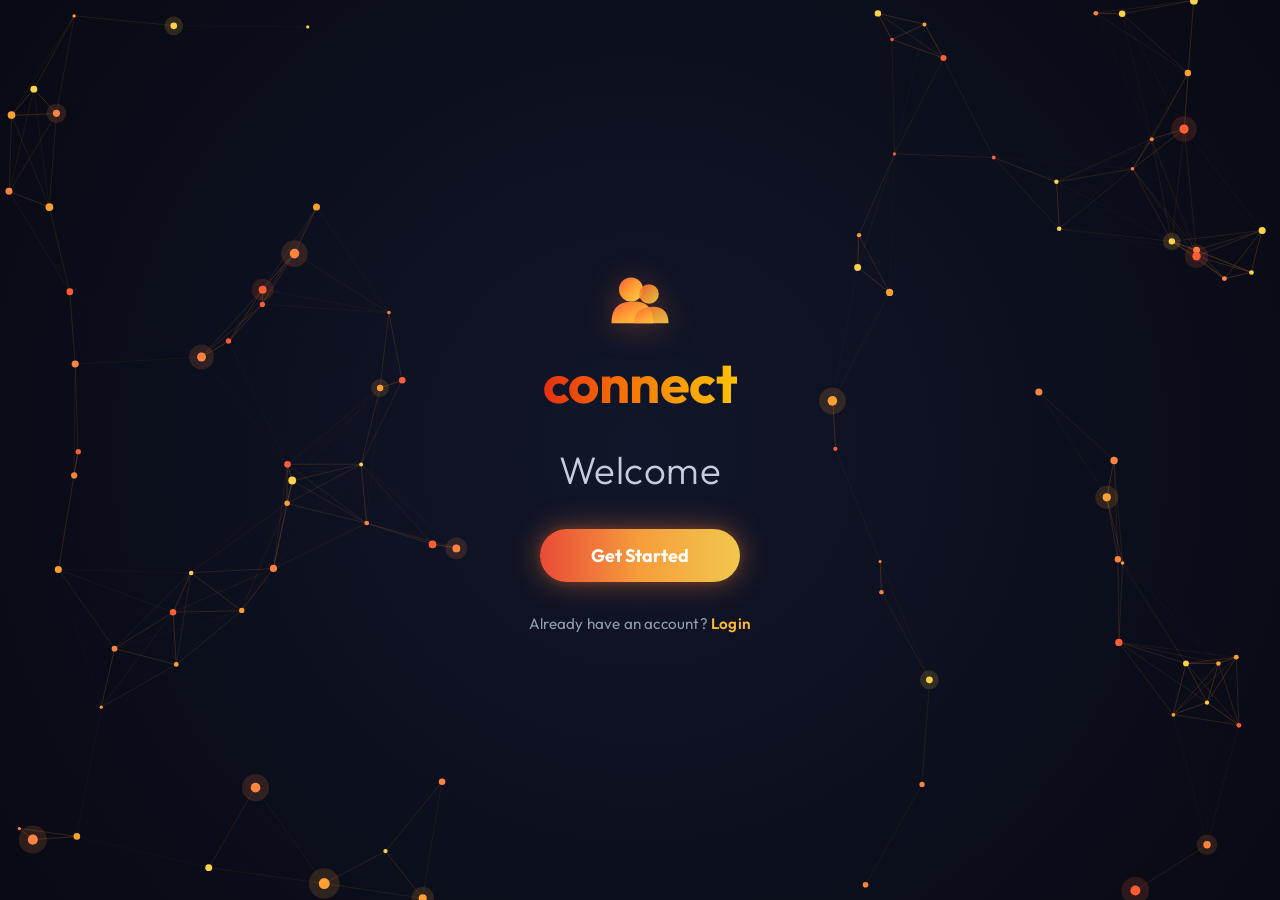
==== commit b8b5cf32: "commit25" ====
--- a/index.html
+++ b/index.html
@@ -11,6 +11,7 @@
   <link href="https://fonts.googleapis.com/css2?family=Outfit:wght@300;400;500;600;700&display=swap" rel="stylesheet">
   <link rel="stylesheet" href="style.css">
   <link rel="icon" type="image/png" href="favicon.png">
+  <script src="theme.js"></script>
 </head>
 <body>
   <!-- Canvas for Constellation Background -->
@@ -101,3 +102,4 @@
   <script src="script.js"></script>
 </body>
 </html>
+
--- a/style.css
+++ b/style.css
@@ -10,6 +10,26 @@
   --btn-glow: 0 0 30px rgba(246, 120, 50, 0.45), 0 0 10px rgba(246, 120, 50, 0.2);
   --btn-glow-hover: 0 0 45px rgba(246, 120, 50, 0.7), 0 0 15px rgba(246, 120, 50, 0.4);
   --accent-gold: #ffb738;
+
+  /* App Variables (Light Mode Default) */
+  --app-bg: #f4f5f7;
+  --card-bg: #ffffff;
+  --text-app-main: #1f2937;
+  --text-app-muted: #4b5563;
+  --border-app: #e5e7eb;
+  --border-app-hover: #d1d5db;
+  --nav-hover-bg: #f8fafc;
+}
+
+/* App Dark Mode Override */
+.dark-theme {
+  --app-bg: #0b0d19;
+  --card-bg: #11162a;
+  --text-app-main: #ffffff;
+  --text-app-muted: #d1d5db;
+  --border-app: #1f2937;
+  --border-app-hover: #374151;
+  --nav-hover-bg: #1f2937;
 }
 
 * {
@@ -187,8 +207,8 @@
   display: flex;
   align-items: center;
   justify-content: space-between;
-  width: 90%;
-  max-width: 1100px;
+  width: 96%;
+  max-width: 1600px;
   min-height: 80vh;
   padding: 2rem 0;
   gap: 3rem;
@@ -227,7 +247,7 @@
 }
 
 .role-card {
-  background: #ffffff;
+  background: var(--card-bg);
   border-radius: 28px;
   padding: 2.8rem 2.2rem;
   width: 100%;
@@ -239,7 +259,7 @@
 .card-title {
   font-size: 2.1rem;
   font-weight: 700;
-  color: #111827;
+  color: var(--text-app-main);
   text-align: center;
   margin-bottom: 1.8rem;
   letter-spacing: -0.3px;
@@ -258,7 +278,7 @@
 .form-label {
   font-size: 0.95rem;
   font-weight: 600;
-  color: #374151;
+  color: var(--text-app-muted);
   display: block;
 }
 
@@ -271,13 +291,13 @@
   appearance: none;
   display: block;
   width: 100%;
-  background: #ffffff;
-  border: 1.5px solid #d1d5db;
+  background: var(--card-bg);
+  border: 1.5px solid var(--border-app-hover);
   border-radius: 12px;
   padding: 0.85rem 1.1rem;
   font-family: 'Outfit', -apple-system, sans-serif;
   font-size: 1.05rem;
-  color: #111827;
+  color: var(--text-app-main);
   outline: none;
   box-shadow: none;
   transition: border-color 0.2s ease, box-shadow 0.2s ease;
@@ -332,7 +352,7 @@
   display: flex;
   align-items: center;
   justify-content: space-between;
-  background: #ffffff;
+  background: var(--card-bg);
   border: 2px solid #e2e8f0;
   border-radius: 18px;
   padding: 1rem 1.3rem;
@@ -375,7 +395,7 @@
 .role-label {
   font-size: 1.15rem;
   font-weight: 700;
-  color: #1f2937;
+  color: var(--text-app-main);
   flex-grow: 1;
   margin-left: 1.1rem;
   text-align: left;
@@ -419,7 +439,7 @@
 .login-card {
   position: relative;
   z-index: 2;
-  background: #ffffff;
+  background: var(--card-bg);
   border-radius: 24px;
   padding: 3rem 2.4rem;
   width: 100%;
@@ -445,7 +465,7 @@
 
 .register-prompt {
   font-size: 0.92rem;
-  color: #4b5563;
+  color: var(--text-app-muted);
   text-align: center;
   margin-top: 0.4rem;
 }
@@ -485,9 +505,9 @@
    ====================================================== */
 
 body.dashboard-body {
-  background-color: #f4f5f7 !important;
+  background-color: var(--app-bg) !important;
   background-image: none !important;
-  color: #1f2937 !important;
+  color: var(--text-app-main) !important;
   display: block !important;
   min-height: 100vh;
   overflow-y: auto !important;
@@ -517,7 +537,7 @@
   align-items: center;
   margin-bottom: 0.8rem;
   padding-bottom: 0.4rem;
-  border-bottom: 1px solid #374151;
+  border-bottom: 1px solid var(--border-app-hover);
 }
 
 .diagnostic-header h4 {
@@ -528,7 +548,7 @@
 .close-diag-btn {
   background: none;
   border: none;
-  color: #9ca3af;
+  color: var(--text-app-muted);
   font-size: 1.5rem;
   cursor: pointer;
 }
@@ -540,8 +560,7 @@
   font-size: 0.88rem;
 }
 
-.diagnostic-body pre {
-  background: #1f2937;
+.diagnostic-body pre { background: #1f2937;
   padding: 0.6rem;
   border-radius: 6px;
   max-height: 150px;
@@ -560,13 +579,13 @@
 }
 
 .diag-toggle-btn {
-  background: #f3f4f6;
-  border: 1px solid #d1d5db;
+  background: var(--nav-hover-bg);
+  border: 1px solid var(--border-app-hover);
   padding: 0.4rem 0.85rem;
   border-radius: 999px;
   font-weight: 600;
   font-size: 0.82rem;
-  color: #374151;
+  color: var(--text-app-muted);
   cursor: pointer;
   transition: background 0.2s ease;
 }
@@ -578,11 +597,11 @@
 
 /* Dashboard Header Navigation Bar */
 .dashboard-header {
-  background: #ffffff;
+  background: var(--card-bg);
   border-radius: 20px;
   margin: 1.2rem auto;
-  width: 92%;
-  max-width: 1240px;
+  width: 96%;
+  max-width: 1600px;
   padding: 0.75rem 2rem;
   display: flex;
   align-items: center;
@@ -607,7 +626,7 @@
 }
 
 .search-bar-wrapper {
-  background: #f1f3f6;
+  background: var(--nav-hover-bg);
   border-radius: 999px;
   padding: 0.6rem 1.4rem;
   flex-grow: 1;
@@ -630,7 +649,7 @@
   font-family: inherit;
   font-size: 0.98rem;
   width: 100%;
-  color: #374151;
+  color: var(--text-app-muted);
 }
 
 .header-right-user {
@@ -645,20 +664,20 @@
   height: 44px;
   border-radius: 50%;
   object-fit: cover;
-  border: 2px solid #ffffff;
+  border: 2px solid var(--card-bg);
   box-shadow: 0 2px 8px rgba(0, 0, 0, 0.1);
   display: block;
   flex-shrink: 0;
 }
 
 .signout-btn {
-  background: #f3f4f6;
-  border: 1px solid #e5e7eb;
+  background: var(--nav-hover-bg);
+  border: 1px solid var(--border-app);
   padding: 0.45rem 1rem;
   border-radius: 999px;
   font-weight: 600;
   font-size: 0.85rem;
-  color: #4b5563;
+  color: var(--text-app-muted);
   cursor: pointer;
   transition: all 0.2s ease;
 }
@@ -742,12 +761,12 @@
   gap: 0.6rem;
   margin-bottom: 0.8rem;
   padding-bottom: 0.6rem;
-  border-bottom: 1px solid #f3f4f6;
+  border-bottom: 1px solid var(--border-app);
 }
 
 .posting-as-label {
   font-size: 0.88rem;
-  color: #6b7280;
+  color: var(--text-app-muted);
   font-weight: 500;
 }
 
@@ -756,14 +775,27 @@
   display: grid;
   grid-template-columns: 240px 1fr 280px;
   gap: 1.5rem;
-  width: 92%;
-  max-width: 1240px;
+  width: 96%;
+  max-width: 1600px;
   margin: 0 auto 3rem auto;
   align-items: start;
 }
 
+.left-sidebar, .right-sidebar {
+  position: sticky;
+  top: 1.5rem;
+  max-height: calc(100vh - 3rem);
+  overflow-y: auto;
+}
+
+/* Hide scrollbar for sidebars for a cleaner look */
+.left-sidebar::-webkit-scrollbar, .right-sidebar::-webkit-scrollbar {
+  width: 0px;
+  background: transparent;
+}
+
 .sidebar-card, .feed-card {
-  background: #ffffff;
+  background: var(--card-bg);
   border-radius: 18px;
   box-shadow: 0 4px 18px rgba(0, 0, 0, 0.03);
   border: 1px solid rgba(0, 0, 0, 0.03);
@@ -782,7 +814,7 @@
   gap: 0.8rem;
   padding: 0.85rem 1.1rem;
   border-radius: 14px;
-  color: #4b5563;
+  color: var(--text-app-muted);
   text-decoration: none;
   font-weight: 500;
   font-size: 0.98rem;
@@ -790,14 +822,14 @@
 }
 
 .nav-item:hover {
-  background: #f8fafc;
-  color: #111827;
+  background: var(--nav-hover-bg);
+  color: var(--text-app-main);
 }
 
 .nav-item.active {
-  background: #ffffff;
+  background: var(--card-bg);
   box-shadow: 0 4px 14px rgba(0, 0, 0, 0.07);
-  color: #111827;
+  color: var(--text-app-main);
   font-weight: 700;
 }
 
@@ -825,16 +857,22 @@
 .widget-name {
   font-size: 0.95rem;
   font-weight: 700;
-  color: #1f2937;
+  color: var(--text-app-main);
 }
 
 .widget-points {
   font-size: 0.82rem;
-  color: #6b7280;
+  color: var(--text-app-muted);
   margin-top: 0.1rem;
 }
 
 .main-feed-column {
+  display: flex;
+  flex-direction: column;
+  gap: 1.5rem;
+}
+
+#feed-posts-wrapper {
   display: flex;
   flex-direction: column;
   gap: 1.5rem;
@@ -850,7 +888,7 @@
   outline: none;
   font-family: inherit;
   font-size: 1.05rem;
-  color: #1f2937;
+  color: var(--text-app-main);
   resize: none;
   background: transparent;
 }
@@ -863,7 +901,7 @@
   border-radius: 14px;
   overflow: hidden;
   display: inline-block;
-  border: 1px solid #e5e7eb;
+  border: 1px solid var(--border-app);
 }
 
 .image-preview-box img {
@@ -901,7 +939,7 @@
   justify-content: space-between;
   align-items: center;
   margin-top: 0.8rem;
-  border-top: 1px solid #f3f4f6;
+  border-top: 1px solid var(--border-app);
   padding-top: 0.8rem;
 }
 
@@ -923,7 +961,7 @@
 }
 
 .media-btn:hover {
-  background: #f3f4f6;
+  background: var(--nav-hover-bg);
 }
 
 .btn-publish {
@@ -977,13 +1015,13 @@
 
 .author-name {
   font-weight: 700;
-  color: #111827;
+  color: var(--text-app-main);
   font-size: 1.05rem;
 }
 
 .post-time {
   font-size: 0.85rem;
-  color: #9ca3af;
+  color: var(--text-app-muted);
   display: block;
   margin-top: 0.15rem;
 }
@@ -991,7 +1029,7 @@
 .more-options-btn {
   background: none;
   border: none;
-  color: #9ca3af;
+  color: var(--text-app-muted);
   font-size: 1.2rem;
   cursor: pointer;
   padding: 0.2rem;
@@ -999,7 +1037,7 @@
 
 .post-text {
   font-size: 1.05rem;
-  color: #374151;
+  color: var(--text-app-muted);
   line-height: 1.5;
   margin-bottom: 1.1rem;
 }
@@ -1022,7 +1060,7 @@
   display: flex;
   align-items: center;
   gap: 2rem;
-  border-top: 1px solid #f3f4f6;
+  border-top: 1px solid var(--border-app);
   padding-top: 1rem;
 }
 
@@ -1032,7 +1070,7 @@
   gap: 0.45rem;
   background: none;
   border: none;
-  color: #6b7280;
+  color: var(--text-app-muted);
   font-size: 0.95rem;
   font-weight: 600;
   font-family: inherit;
@@ -1041,7 +1079,7 @@
 }
 
 .footer-action-btn:hover {
-  color: #111827;
+  color: var(--text-app-main);
 }
 
 .footer-action-btn.liked {
@@ -1055,7 +1093,7 @@
 .leaderboard-title {
   font-size: 1.25rem;
   font-weight: 700;
-  color: #111827;
+  color: var(--text-app-main);
   margin-bottom: 1.3rem;
 }
 
@@ -1075,7 +1113,7 @@
 .rank-num {
   font-size: 1.1rem;
   font-weight: 700;
-  color: #1f2937;
+  color: var(--text-app-main);
   width: 16px;
   text-align: center;
 }
@@ -1096,37 +1134,37 @@
 .rank-name {
   font-size: 0.95rem;
   font-weight: 700;
-  color: #1f2937;
+  color: var(--text-app-main);
 }
 
 .rank-points {
   font-size: 0.82rem;
-  color: #6b7280;
+  color: var(--text-app-muted);
 }
 
 .empty-feed-card {
-  background: #ffffff;
+  background: var(--card-bg);
   border-radius: 18px;
   padding: 3.5rem 2rem;
   text-align: center;
-  color: #6b7280;
+  color: var(--text-app-muted);
   box-shadow: 0 4px 18px rgba(0, 0, 0, 0.03);
 }
 
 .empty-feed-card p {
   font-size: 1.15rem;
   font-weight: 600;
-  color: #374151;
+  color: var(--text-app-muted);
   margin-bottom: 0.4rem;
 }
 
 .empty-feed-card span {
   font-size: 0.95rem;
-  color: #9ca3af;
+  color: var(--text-app-muted);
 }
 
 .loading-state-box, .loading-state-txt {
-  color: #9ca3af;
+  color: var(--text-app-muted);
   font-size: 0.95rem;
   text-align: center;
   padding: 1.5rem;
@@ -1225,7 +1263,417 @@
     width: 52px;
     height: 52px;
   }
+  background: none;
+  border: none;
+  color: var(--text-app-muted);
+  font-size: 0.95rem;
+  font-weight: 600;
+  font-family: inherit;
+  cursor: pointer;
+  transition: color 0.2s ease;
+}
+
+.footer-action-btn:hover {
+  color: var(--text-app-main);
+}
+
+.footer-action-btn.liked {
+  color: #ef4444;
+}
+
+.leaderboard-card {
+  padding: 1.5rem 1.25rem;
+}
+
+.leaderboard-title {
+  font-size: 1.25rem;
+  font-weight: 700;
+  color: var(--text-app-main);
+  margin-bottom: 1.3rem;
+}
+
+.leaderboard-list {
+  list-style: none;
+  display: flex;
+  flex-direction: column;
+  gap: 1.15rem;
+}
+
+.leaderboard-item {
+  display: flex;
+  align-items: center;
+  gap: 0.9rem;
+}
+
+.rank-num {
+  font-size: 1.1rem;
+  font-weight: 700;
+  color: var(--text-app-main);
+  width: 16px;
+  text-align: center;
+}
+
+.rank-avatar {
+  width: 42px;
+  height: 42px;
+  border-radius: 50%;
+  object-fit: cover;
+  flex-shrink: 0;
+}
+
+.rank-details {
+  display: flex;
+  flex-direction: column;
+}
+
+.rank-name {
+  font-size: 0.95rem;
+  font-weight: 700;
+  color: var(--text-app-main);
+}
+
+.rank-points {
+  font-size: 0.82rem;
+  color: var(--text-app-muted);
+}
+
+
+
+.empty-feed-card {
+  background: var(--card-bg);
+  border-radius: 18px;
+  padding: 3.5rem 2rem;
+  text-align: center;
+  color: var(--text-app-muted);
+  box-shadow: 0 4px 18px rgba(0, 0, 0, 0.03);
+}
+
+.empty-feed-card p {
+  font-size: 1.15rem;
+  font-weight: 600;
+  color: var(--text-app-muted);
+  margin-bottom: 0.4rem;
+}
+
+.empty-feed-card span {
+  font-size: 0.95rem;
+  color: var(--text-app-muted);
+}
+
+.loading-state-box, .loading-state-txt {
+  color: var(--text-app-muted);
+  font-size: 0.95rem;
+  text-align: center;
+  padding: 1.5rem;
+}
+
+.hidden {
+  display: none !important;
+}
+
+/* Keyframe Animations */
+@keyframes fadeIn {
+  from {
+    opacity: 0;
+    transform: translateY(15px);
+  }
+  to {
+    opacity: 1;
+    transform: translateY(0);
+  }
+}
+
+@keyframes slideUp {
+  from {
+    opacity: 0;
+    transform: translateY(25px) scale(0.97);
+  }
+  to {
+    opacity: 1;
+    transform: translateY(0) scale(1);
+  }
+}
+
+/* Media Queries for Responsive Screens */
+@media (max-width: 1024px) {
+  .dashboard-container {
+    grid-template-columns: 210px 1fr;
+  }
+  .right-sidebar {
+    display: none;
+  }
+}
+
+@media (max-width: 768px) {
+  .role-selection-container, .login-selection-container {
+    flex-direction: column;
+    text-align: center;
+    gap: 2rem;
+    min-height: auto;
+    padding-top: 5rem;
+  }
+  .role-hero-left, .login-hero-left {
+    text-align: center;
+  }
+  .role-main-title, .login-main-title {
+    font-size: 3rem;
+  }
+  .role-main-subtitle, .login-main-subtitle {
+    font-size: 1.8rem;
+  }
+  .dashboard-container {
+    grid-template-columns: 1fr;
+  }
+  .left-sidebar {
+    display: none;
+  }
+  .search-bar-wrapper {
+    margin: 0 0.8rem;
+  }
+}
+
+@media (max-width: 480px) {
+  .logo-text {
+    font-size: 2.8rem;
+  }
+  .welcome-heading {
+    font-size: 1.8rem;
+  }
+  .btn-primary {
+    padding: 0.85rem 2.5rem;
+    font-size: 1rem;
+  }
+  .back-link {
+    top: 1rem;
+    left: 1rem;
+    padding: 0.4rem 0.8rem;
+    font-size: 0.85rem;
+  }
+  .role-card, .login-card {
+    padding: 2rem 1.4rem;
+  }
+  .role-label {
+    font-size: 1rem;
+    margin-left: 0.8rem;
+  }
+  .role-icon-box {
+    width: 52px;
+    height: 52px;
+  }
   .dashboard-header {
     padding: 0.6rem 1rem;
   }
 }
+
+/* =========================================
+   COURSES PAGE STYLES
+   ========================================= */
+
+.courses-main-column {
+  display: flex;
+  flex-direction: column;
+  gap: 1.5rem;
+  width: 100%;
+}
+
+.courses-hero {
+  background: var(--gradient-brand);
+  border-radius: 20px;
+  padding: 3rem 2rem;
+  color: white;
+  position: relative;
+  overflow: hidden;
+  box-shadow: 0 10px 25px rgba(234, 74, 54, 0.2);
+}
+
+.courses-hero-content {
+  position: relative;
+  z-index: 2;
+}
+
+.courses-hero-title {
+  font-size: 2.2rem;
+  font-weight: 700;
+  margin-bottom: 0.5rem;
+  letter-spacing: -0.5px;
+}
+
+.courses-hero-subtitle {
+  font-size: 1.1rem;
+  opacity: 0.9;
+  max-width: 500px;
+}
+
+.courses-filter-bar {
+  display: flex;
+  gap: 0.8rem;
+  overflow-x: auto;
+  padding-bottom: 0.5rem;
+}
+
+/* Hide scrollbar for filters */
+.courses-filter-bar::-webkit-scrollbar {
+  display: none;
+}
+.courses-filter-bar {
+  -ms-overflow-style: none;
+  scrollbar-width: none;
+}
+
+.course-filter-btn {
+  background: white;
+  border: 1px solid var(--border-app);
+  padding: 0.6rem 1.2rem;
+  border-radius: 20px;
+  font-size: 0.9rem;
+  font-weight: 500;
+  color: var(--text-app-muted);
+  cursor: pointer;
+  white-space: nowrap;
+  transition: all 0.2s ease;
+}
+
+.course-filter-btn:hover {
+  background: #f9fafb;
+  border-color: var(--border-app-hover);
+}
+
+.course-filter-btn.active {
+  background: #111827;
+  color: white;
+  border-color: var(--text-app-main);
+}
+
+.courses-grid {
+  display: grid;
+  grid-template-columns: repeat(auto-fill, minmax(280px, 1fr));
+  gap: 1.5rem;
+}
+
+.course-card {
+  background: white;
+  border-radius: 16px;
+  overflow: hidden;
+  box-shadow: 0 4px 15px rgba(0, 0, 0, 0.04);
+  transition: transform 0.2s ease, box-shadow 0.2s ease;
+  border: 1px solid var(--border-app);
+  display: flex;
+  flex-direction: column;
+}
+
+.course-card:hover {
+  transform: translateY(-4px);
+  box-shadow: 0 12px 25px rgba(0, 0, 0, 0.08);
+}
+
+.course-card-image {
+  height: 160px;
+  background-size: cover;
+  background-position: center;
+  position: relative;
+}
+
+.course-badge {
+  position: absolute;
+  top: 1rem;
+  left: 1rem;
+  background: rgba(255, 255, 255, 0.9);
+  backdrop-filter: blur(4px);
+  padding: 0.3rem 0.8rem;
+  border-radius: 20px;
+  font-size: 0.75rem;
+  font-weight: 700;
+  color: #3b82f6;
+}
+
+.business-badge { color: #f59e0b; }
+.design-badge { color: #ec4899; }
+.career-badge { color: #10b981; }
+
+.course-card-body {
+  padding: 1.2rem;
+  display: flex;
+  flex-direction: column;
+  flex: 1;
+}
+
+.course-title {
+  font-size: 1.15rem;
+  font-weight: 700;
+  color: var(--text-app-main);
+  margin-bottom: 0.5rem;
+  line-height: 1.3;
+}
+
+.course-meta {
+  display: flex;
+  justify-content: space-between;
+  align-items: center;
+  margin-bottom: 0.8rem;
+  font-size: 0.85rem;
+  color: var(--text-app-muted);
+}
+
+.course-instructor {
+  display: flex;
+  align-items: center;
+  gap: 0.4rem;
+  font-weight: 500;
+}
+
+.instructor-avatar {
+  width: 24px;
+  height: 24px;
+  border-radius: 50%;
+  object-fit: cover;
+}
+
+.course-desc {
+  font-size: 0.9rem;
+  color: var(--text-app-muted);
+  line-height: 1.5;
+  margin-bottom: 1.2rem;
+  flex: 1;
+}
+
+.course-footer {
+  display: flex;
+  justify-content: space-between;
+  align-items: center;
+  padding-top: 1rem;
+  border-top: 1px solid var(--border-app);
+}
+
+.course-rating {
+  font-weight: 700;
+  color: var(--text-app-main);
+  font-size: 0.9rem;
+}
+
+.rating-count {
+  font-weight: 400;
+  color: var(--text-app-muted);
+  font-size: 0.8rem;
+}
+
+.btn-start-course {
+  background: var(--gradient-btn);
+  display: inline-block;
+  color: white;
+  border: none;
+  padding: 0.5rem 1.2rem;
+  border-radius: 8px;
+  font-weight: 600;
+  font-size: 0.85rem;
+  cursor: pointer;
+  transition: opacity 0.2s ease;
+}
+
+.btn-start-course:hover {
+  opacity: 0.9;
+}
+
+
+
+
+
